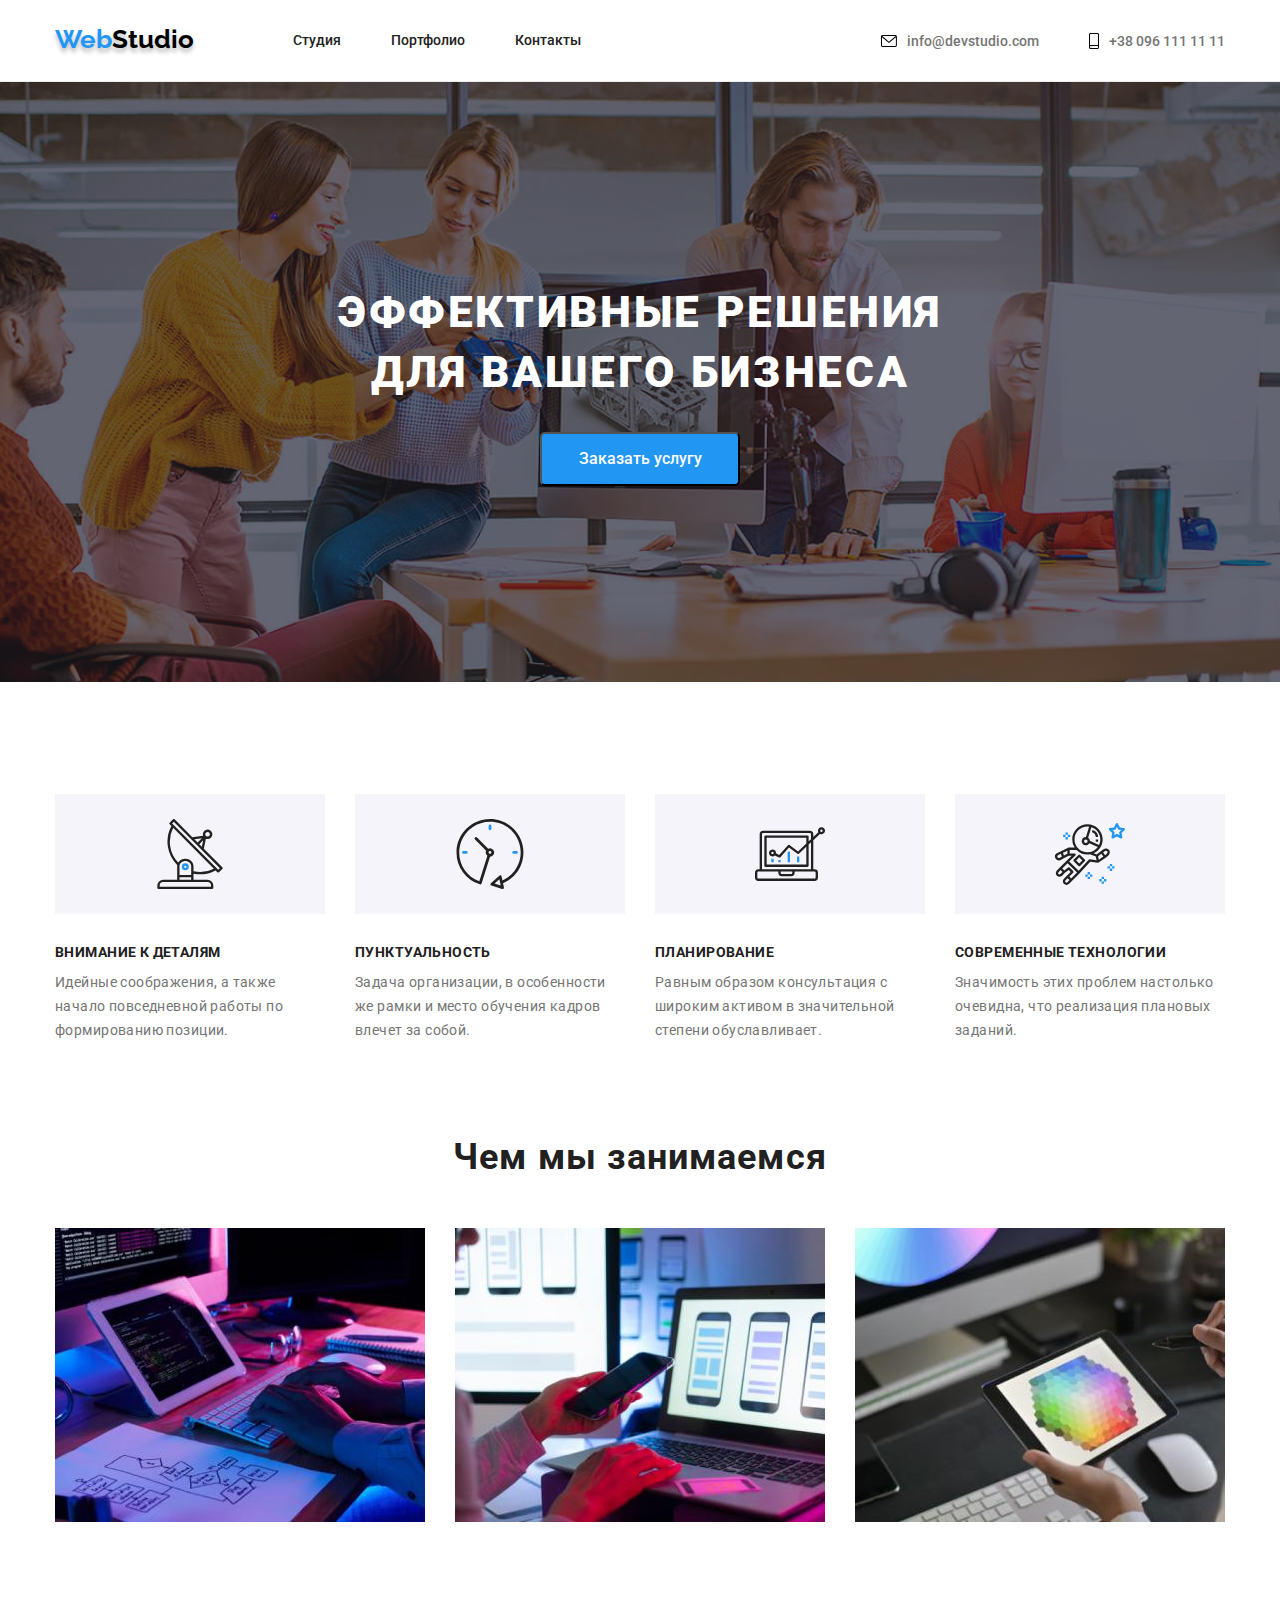
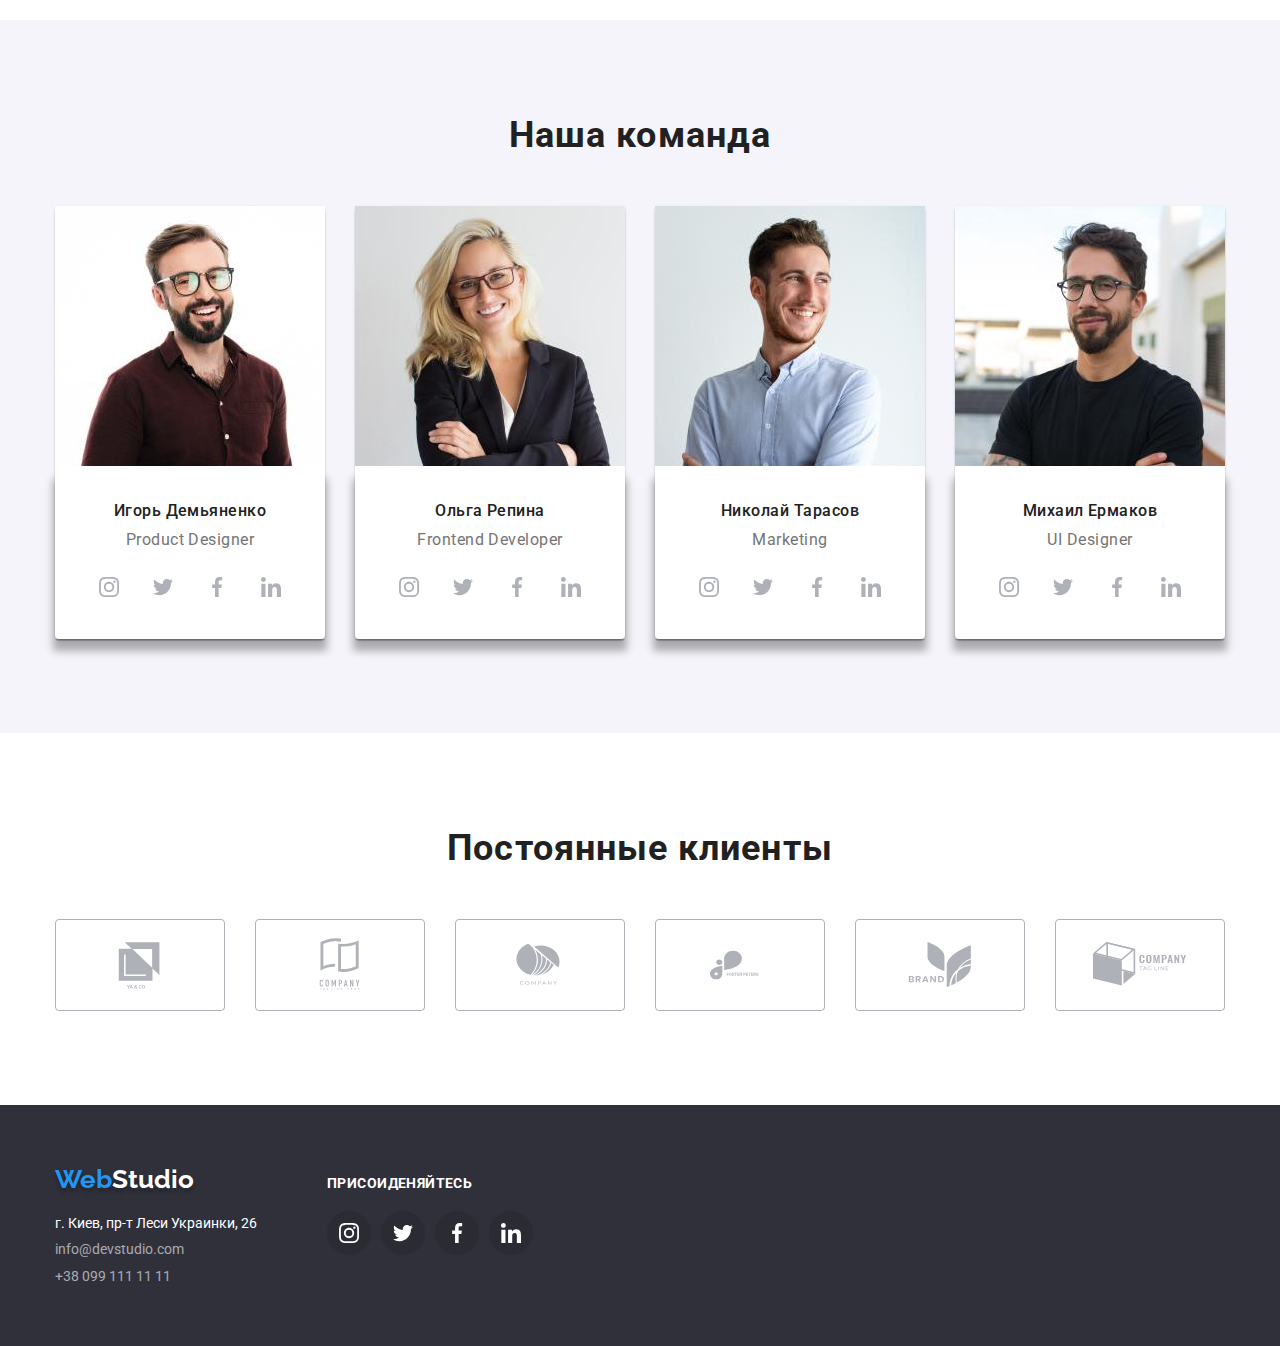
==== index.html @ 6e7a9150 "LEsson 5" ====
<!DOCTYPE html>
<html lang="ru">
<head>
    <meta charset="UTF-8">
    <meta http-equiv="X-UA-Compatible" content="IE=edge">
    <meta name="viewport" content="width=device-width, initial-scale=1.0">
    <title>Document</title>
    <link rel="preconnect" href="https://fonts.googleapis.com">
    <link rel="preconnect" href="https://fonts.gstatic.com" crossorigin>
    <link href="https://fonts.googleapis.com/css2?family=Roboto:wght@400;500;700;900&display=swap" rel="stylesheet">
    <link href="https://fonts.googleapis.com/css2?family=Raleway:wght@700&display=swap" rel="stylesheet">
    <link rel="stylesheet" href="https://cdnjs.cloudflare.com/ajax/libs/modern-normalize/1.0.0/modern-normalize.min.css"/>
    <link rel="stylesheet" href="./css/styles.css">
</head>
<body class="body-main">
    <!--Шапка сайта-->
    <header class="head">
            <div class="container main-nav-flex">
            <a  href="" class="title">Web<span class="accent-main">Studio</span></a>
            <nav>
            <ul class="nav">
                <li class="item"><a href="" class="headline_1">Студия</a></li>
                <li class="item"><a href="./portfolio.html" class="headline_2">Портфолио</a></li>
                <li class="item"><a href="" class="headline_3">Контакты</a></li>
            </ul>
            </nav>
            <ul class="nav-list">
                <li class="item"><a href="mailto:info@devstudio.com"  class="caption_1"  target="_blank" rel="noreferrer noopener">
                    <svg class="icon-mail"><use href="./images/icons-head.svg#mail-new"></use></svg>info@devstudio.com</a></li>
                <li class="item"><a href="tel:+380961111111" class="caption_2">
                    <svg class="icon-smartphone"><use href="./images/icons-head.svg#phone-new"></use></svg>+38 096 111 11 11</a></li>
            </ul>
        </div>
    </header>
    <main>
        <!--Герой-->
        <section class="hero overlay">
            <!-- <div class="overlay"> -->
            <div class="container">
            <h1 class="page-main">Эффективные решения <br> для вашего бизнеса</h1>
           <button type="button" class="btn-main">Заказать услугу</button>
        </div>
        </section>
        <!--Особенности-->
        <section class="hang">
            <div class="container">
            <ul class="content">
                <li class="content-li">
                    <div class="content-box">
                    <svg class="icon-antena"><use href="./images/icons.svg#antenna"></use></svg>
                </div>
                    <h3 class="main-content">Внимание к деталям</h3>
                    <p class="about-main">Идейные соображения, а также <br> начало повседневной работы по <br> формированию позиции.</p>
                </li>
                <li class="content-li">
                    <div class="content-box">
                    <svg class="icon-clock"><use href="./images/icons.svg#clock"></use></svg>
                </div>
                    <h3 class="main-content">Пунктуальность</h3>
                    <p class="about-main">Задача организации, в особенности <br> же рамки и место обучения кадров <br> влечет за собой.</p>
                </li>
                <li class="content-li">
                    <div class="content-box">
                    <svg class="icon-diagram"><use href="./images/icons.svg#diagram"></use></svg>
                </div>
                    <h3 class="main-content">Планирование</h3>
                    <p class="about-main">Равным образом консультация с <br> широким активом в значительной <br> степени обуславливает.</p>
                </li>
                <li class="content-li">
                    <div class="content-box">
                    <svg class="icon-astronaut"><use href="./images/icons.svg#astronaut"></use></svg>
                </div>
                    <h3 class="main-content">Современные технологии</h3>
                    <p class="about-main">Значимость этих проблем настолько <br> очевидна, что реализация плановых <br> заданий.</p>
                </li>
            </ul>
        </div>
        </section>
        <!--Чем занимаемся-->
        <section class="whatwedo">
            <div class="container">
            <h2 class="row-main">Чем мы занимаемся</h2>
        <ul class="content-whatwedo">
            <li class="content-li">
                <img src="./images/box-1.jpg" width="370" alt="Процес№1">
            </li>
            <li class="content-li">
                <img src="./images/box-2.jpg" width="370" alt="Процес№2">
            </li>
            <li class="content-li">
                <img src="./images/box-3.jpg" width="370" alt="Процес№3">
            </li>
        </ul>
    </div>
        </section>
        <!--Наша команда-->
        <section class="our-team">
            <div class="container">
                <h2 class="row-team">Наша команда</h2>           
            <ul class="container-team">
                <li class="content-li">
                        <img src="./images/img-i.jpg" width="270" alt="Фото Игорь">
                    <div class="team-border">
                    <h3 class="team-name">Игорь Демьяненко</h3>
                    <p class="team-position" lang="en">Product Designer</p>
                    <ul class="team-social-list">
                        <li class="team-social-item">
                            <a href="" class="team-social-link">
                                <svg class="team-social-icon">
                                    <use href="./images/icons-team.svg#instagram-team"></use>
                                </svg>
                            </a>
                        </li>
                        <li class="team-social-item">
                            <a href="" class="team-social-link">
                                <svg class="team-social-icon">
                                    <use href="./images/icons-team.svg#twitter-team"></use>
                                </svg>
                            </a>
                        </li>
                        <li class="team-social-item">
                            <a href="" class="team-social-link">
                                <svg class="team-social-icon">
                                    <use href="./images/icons-team.svg#facebook-team"></use>
                                </svg>
                            </a>
                        </li>
                        <li class="team-social-item">
                            <a href="" class="team-social-link">
                                <svg class="team-social-icon">
                                    <use href="./images/icons-team.svg#linkedin-team"></use>
                                </svg>
                            </a>
                        </li>
                    </ul>
                </div>
                </li>
                <li class="content-li">
                    <img src="./images/img-o.jpg" width="270" alt="Фото Ольга">
                    <div class="team-border">
                    <h3 class="team-name">Ольга Репина</h3>
                    <p class="team-position" lang="en">Frontend Developer</p>
                    <ul class="team-social-list">
                        <li class="team-social-item">
                            <a href="" class="team-social-link">
                                <svg class="team-social-icon">
                                    <use href="./images/icons-team.svg#instagram-team"></use>
                                </svg>
                            </a>
                        </li>
                        <li class="team-social-item">
                            <a href="" class="team-social-link">
                                <svg class="team-social-icon">
                                    <use href="./images/icons-team.svg#twitter-team"></use>
                                </svg>
                            </a>
                        </li>
                        <li class="team-social-item">
                            <a href="" class="team-social-link">
                                <svg class="team-social-icon">
                                    <use href="./images/icons-team.svg#facebook-team"></use>
                                </svg>
                            </a>
                        </li>
                        <li class="team-social-item">
                            <a href="" class="team-social-link">
                                <svg class="team-social-icon">
                                    <use href="./images/icons-team.svg#linkedin-team"></use>
                                </svg>
                            </a>
                        </li>
                    </ul>
                </div>
                </li>
                <li class="content-li">
                    <img src="./images/img-n.jpg" width="270" alt="Фото Николай">
                    <div class="team-border">
                    <h3 class="team-name">Николай Тарасов</h3>
                    <p class="team-position" lang="en">Marketing</p>
                    <ul class="team-social-list">
                        <li class="team-social-item">
                            <a href="" class="team-social-link">
                                <svg class="team-social-icon">
                                    <use href="./images/icons-team.svg#instagram-team"></use>
                                </svg>
                            </a>
                        </li>
                        <li class="team-social-item">
                            <a href="" class="team-social-link">
                                <svg class="team-social-icon">
                                    <use href="./images/icons-team.svg#twitter-team"></use>
                                </svg>
                            </a>
                        </li>
                        <li class="team-social-item">
                            <a href="" class="team-social-link">
                                <svg class="team-social-icon">
                                    <use href="./images/icons-team.svg#facebook-team"></use>
                                </svg>
                            </a>
                        </li>
                        <li class="team-social-item">
                            <a href="" class="team-social-link">
                                <svg class="team-social-icon">
                                    <use href="./images/icons-team.svg#linkedin-team"></use>
                                </svg>
                            </a>
                        </li>
                    </ul>
                </div>
                </li>
                <li class="content-li">
                    <img src="./images/img-m.jpg" width="270" alt="Фото Михаил">
                    <div class="team-border">
                    <h3 class="team-name">Михаил Ермаков</h3>
                    <p class="team-position" lang="en">UI Designer</p>
                    <ul class="team-social-list">
                        <li class="team-social-item">
                            <a href="" class="team-social-link">
                                <svg class="team-social-icon">
                                    <use href="./images/icons-team.svg#instagram-team"></use>
                                </svg>
                            </a>
                        </li>
                        <li class="team-social-item">
                            <a href="" class="team-social-link">
                                <svg class="team-social-icon">
                                    <use href="./images/icons-team.svg#twitter-team"></use>
                                </svg>
                            </a>
                        </li>
                        <li class="team-social-item">
                            <a href="" class="team-social-link">
                                <svg class="team-social-icon">
                                    <use href="./images/icons-team.svg#facebook-team"></use>
                                </svg>
                            </a>
                        </li>
                        <li class="team-social-item">
                            <a href="" class="team-social-link">
                                <svg class="team-social-icon">
                                    <use href="./images/icons-team.svg#linkedin-team"></use>
                                </svg>
                            </a>
                        </li>
                    </ul>
                </div>
                </li>
            </ul>
        </div>
        </section>
    </main>
    <section class="customers-section">
        <div class="container">
            <h2 class="customers">Постоянные клиенты</h2>
            <ul class="customers-list">
                <li class="customers-item"><a href="" class="customers-link">
                    <svg class="customers-icon">
                        <use href="./images/icons.svg#Logo"></use>
                    </svg>
                </a></li>
                <li class="customers-item"><a href="" class="customers-link">
                    <svg class="customers-icon">
                        <use href="./images/icons.svg#Logo-1"></use>
                    </svg>
                </a></li>
                <li class="customers-item"><a href="" class="customers-link">
                    <svg class="customers-icon">
                        <use href="./images/icons.svg#Logo-2"></use>
                    </svg>
                </a></li>
                <li class="customers-item"><a href="" class="customers-link">
                    <svg class="customers-icon">
                        <use href="./images/icons.svg#Logo-3-new"></use>
                    </svg>
                </a></li>
                <li class="customers-item"><a href="" class="customers-link">
                    <svg class="customers-icon">
                        <use href="./images/icons.svg#Logo-4"></use>
                    </svg>
                </a></li>
                <li class="customers-item"><a href="" class="customers-link">
                    <svg class="customers-icon">
                        <use href="./images/icons.svg#Logo-5"></use>
                    </svg>
                </a></li>
            </ul>
        </div>
    </section>
    <!--Футер-->
    <footer class="footer-main">
        <div class="container footer">
            <div class="href-address">
            <a href="" class="title-down">Web<span class="accent-footer">Studio</span></a>
        <address>
        <p class="address">г. Киев, пр-т Леси Украинки, 26</p>
        <ul class="container-foot">
            <li class="content-li">
                <a href="mailto:info@devstudio.com" class="mail"  target="_blank" rel="noreferrer noopener" >info@devstudio.com</a>   
            </li>
            <li class="content-li">
                <a href="" class="tel">+38 099 111 11 11</a>
            </li>
        </ul>
    </address>
</div>
<div class="h3-ul">
    <h3 class="comein">ПРИСОИДЕНЯЙТЕСЬ</h3>
    <ul class="footer-social-list">
        <li class="footer-social-item">
            <a href="" class="footer-social-link">
                <svg class="footer-social-icon">
                    <use href="./images/icons-foot.svg#instagram-foot"></use>
                </svg>
            </a>
        </li>
        <li class="footer-social-item">
            <a href="" class="footer-social-link">
                <svg class="footer-social-icon">
                    <use href="./images/icons-foot.svg#twitter-foot"></use>
                </svg>
            </a>
        </li>
        <li class="footer-social-item">
            <a href="" class="footer-social-link">
                <svg class="footer-social-icon">
                    <use href="./images/icons-foot.svg#facebook-foot"></use>
                </svg>
            </a>
        </li>
        <li class="footer-social-item">
            <a href="" class="footer-social-link">
                <svg class="footer-social-icon">
                    <use href="./images/icons-foot.svg#linkedin-foot"></use>
                </svg>
            </a>
        </li>
    </ul>
</div>
</div>
    </footer>
</body>
</html>
---- css/styles.css ----
/* PORTFOLIO */


a{
    text-decoration: none;
}
li{
    list-style: none;
}


body{
    font-family: 'Roboto', sans-serif;
 
}

.container{
    margin-left: auto;
    margin-right: auto;
    width: 1200px;
    padding-left: 15px;
    padding-right: 15px;
}

.main-sect{
 padding-top: 94px;
 padding-bottom: 94px;
}


/* WebStudio */

.title{
margin-right: 93px;
display: inline-block;
font-family: 'Raleway', sans-serif;
font-style: normal;
font-weight: bold;
font-size: 26px;
width: 145px;
height: 31px;
color: #2196F3;

text-shadow: 0px 4px 4px rgba(0, 0, 0, 0.25);
}
.accent-main{
    color:black;
}

/* Menu nav */
.nav{
    display: flex;
    padding: 0px;
    margin: 0px;
}

.nav .item{
    margin-right: 50px;
}

.nav .item:nth-child(3n){
    margin-right: 0px;
}

.nav-list{
    display: flex;
    margin-left: auto;
    margin-top: 0px;
    margin-bottom: 0px;
    padding-left: 0px;
}


.nav-list .item{
    margin-left: 50px;
}



.nav-list .item:first-child{
    margin-left: 0px;
}

.main-nav-flex{
    display: flex;
    align-items: center;

}

.head{
    border-bottom: 1px solid #ECECEC;
    padding-top: 25px;
    padding-bottom: 25px;

}

.headline_1{
font-weight: 500;
font-size: 14px;
line-height: 16px;
color: #212121;
}
.headline_1:hover{color:#2196F3;}

.headline_2{
font-weight: 500;
font-size: 14px;
line-height: 16px;
color: #212121;
}
.headline_2:hover{color: #2196F3;}

.headline_3{
font-weight: 500;
font-size: 14px;
line-height: 16px;
color: #212121
}
.headline_3:hover{color:#2196F3;}

.caption_1{
    display: flex;
    align-items: center;
    font-weight: 500;
    font-size: 14px;
    line-height: 16px;
    color: #757575;
}
.caption_1:hover,
.caption_1:focus{
    color: #2196F3;
    fill: #2196F3;
}


.caption_2{
    display: flex;
    align-items: center;
    font-weight: 500;
    font-size: 14px;
    line-height: 16px;
    color: #757575;
}
.caption_2:hover,
.caption_2:focus{
    color: #2196F3;
    fill: #2196F3;
}


/* Main nav */




.row{
    padding: 0px;
    margin-bottom: 54px;
    margin-top: 0px;
    display: flex;
    justify-content: center;
}

.row .content-li{
    margin-right: 8px;

}


.row .content-li:nth-child(5n){
    margin-right: 0px;
}



.btn{
    padding-top: 6px;
    padding-bottom: 6px;
    padding-right: 22px;
    padding-left: 22px;
    font-weight: 500;
    font-size: 16px;
    line-height: 26px;
    letter-spacing: 0.03em;
    color: #212121;
    font-family: inherit;
    background-color: #F5F4FA;
    border: none;
    border-radius: 4px;
}

.btn:hover,
.btn:focus{
    background-color: #2196F3;
    box-shadow: 0 10px 10px -5px rgba(0, 0, 0, 0.3);
}



.list{
    display: flex;
    flex-wrap: wrap;
    padding: 0px;
    margin: 0px;
}

.list .content-li{
    margin-right: 30px;
    margin-bottom: 30px;
}

.team-border-portf{
padding-top: 30px;
padding-bottom: 30px;
}

.list .content-li:hover{
    box-shadow: 0 10px 10px -5px rgba(0, 0, 0, 0.3);
}

.list .content-li:nth-child(3n){
    margin-right: 0px;
}

.list .content-li:nth-child(n + 7){
    margin-bottom: 0px;
}


.list-name{
padding: 0px;
margin-bottom: 4px;
margin-top: 0px;
font-style: normal;
font-weight: bold;
font-size: 18px;
line-height: 36px;
letter-spacing: 0.06em;
color: #212121;
}

.list-surname{
padding: 0px;
margin: 0px;
font-style: normal;
font-weight: normal;
font-size: 16px;
line-height: 30px;
letter-spacing: 0.03em;
color: #757575;
}

.list .content-li .team-border{
    padding: 20px 24px;
    border-right: 1px solid #EEEEEE;
    border-left: 1px solid #EEEEEE;
    border-bottom: 1px solid #EEEEEE;
    }



    /* Footer */

.footer-main{
background-color: #2F303A;
padding-top: 60px;
padding-bottom: 60px;
}
        
.footer-border{
padding-left: 215px;
}
        
.container-foot{
padding: 0px;
margin: 0px;
}
        
.container-foot .content-li{
margin-bottom: 9px;
}

.container-foot .content-li:nth-child(2n){
    margin-bottom: 0px;
}

.footer{
    display: flex;
    align-items: baseline;
}

.h3-ul{
    margin-left: 70px;
}


.title-down{
margin-bottom: 20px;
display: inline-block;
font-family: 'Raleway', sans-serif;
font-style: normal;
font-weight: bold;
font-size: 26px;
color: #2196F3;
text-shadow:  0px 4px 4px rgba(0, 0, 0, 0.25);
}
.accent-footer{
    color:#FFFFFF;
}


.comein{
padding: 0px;
margin-bottom: 20px;
margin-top: 0px;
font-family: inherit;
font-style: normal;
font-weight: bold;
font-size: 14px;
line-height: 16px;
letter-spacing: 0.03em;
text-transform: uppercase;
color: #FFFFFF;
}

.footer-social-list{
    padding: 0px;
    margin: 0px;
    display: flex;
    justify-content: center;
}

.footer-social-item{
    width: 44px;
    height: 44px;
    margin-right: 10px;
    /* fill: #FFFFFF; */
}


.footer-social-item:nth-child(4n){
    margin-right: 0px;
}

.footer-social-icon{
    width: 20px;
    height: 20px;
}

.footer-social-link{
        width: 100%;
        height: 100%;
        border-radius: 50%;
        display: flex;
        align-items: center;
        justify-content: center;
        background-color:#2a2b33de;
    }
    
    .footer-social-link:hover,
    .footer-social-link:focus{
        background-color: #2196F3;
    }
    
    .footer-social-link:hover .footer-social-icon,
    .footer-social-link:focus .footer-social-icon{
     fill: #FFFFFF;
}





/* Adress nav */

.address{
padding: 0px;
margin-top: 0px;
margin-bottom: 9px;
font-size: 14px;
font-style: normal;
color: #FFFFFF;
}
.mail{
font-size: 14px;
font-style: normal;
color: #FFFFFF99;
}
.tel{
font-size: 14px;
font-style: normal;
color: #FFFFFF99;
}


/* MAIN PAGE */


.body-main{

background-color: #FFFFFF;
}



.hero{
/* padding-top: 200px;
padding-bottom: 200px; */
text-align: center;
/* background-color: #2F303A; */
}

.overlay{
    max-width: 1600px;
    height: 600px;
    margin-left: auto;
    margin-right: auto;
    background-image:linear-gradient(rgba(47, 48, 58, 0.4), rgba(47, 48, 58, 0.4)), url(../images/Img-overlay.jpg);
    background-position: center;
    background-size: cover;
    background-repeat: no-repeat;
    background-color: #2F303A;
}

.page-main{
/* padding: 0px; */
margin: 0px;
padding-top: 200px;
font-weight: 900;
font-size: 44px;
line-height: 60px;
letter-spacing: 0.06em;
text-transform: uppercase;
color: #FFFFFF;
}

.overlay .btn-main{
min-width: 200px;
border-radius: 5px;
padding: 12px 32px;
margin-top: 30px;
font-weight: 500;
font-size: 16px;
line-height: 26px;
text-align: center;
background: #2196F3;
color: white;
font-family: inherit;
}

.hang{
    padding-top: 112px;
}


.content{
 display: flex;
 margin: 0px;
 padding: 0px;
}

.content .content-li{
flex-basis: calc(100% / 4);
margin-right: 30px;
}

.content .content-li:nth-child(4n) {
margin-right: 0px;
}


.main-content{
    margin-top: 0px;
    margin-bottom: 10px;
    font-weight: bold;
    font-size: 14px;
    line-height: 16px;
    letter-spacing: 0.03em;
    color: #212121;
    text-transform: uppercase;
}

.about-main{
margin: 0px;
padding: 0px;
font-style: normal;
font-weight: normal;
font-size: 14px;
line-height: 24px;
letter-spacing: 0.03em;
color: #757575;
}

.whatwedo{
    padding-top: 94px;
    padding-bottom: 94px;
}

.content-whatwedo{
    display: flex;
    padding: 0px;
    margin: 0px;
}

.content-whatwedo .content-li{
    padding: 0px;
    margin: 0px;
    width: 370px;
    margin-right: 30px;
}

.content-whatwedo .content-li:nth-child(3n){
    margin-right: 0px;
}

.row-main{
    margin-bottom: 50px;
    margin-top: 0px;
    text-align: center;
    font-style: normal;
    font-weight: bold;
    font-size: 36px;
    line-height: 42px;
    letter-spacing: 0.03em;
    color: #212121;
}


.our-team{ 
    padding-top: 94px;
    padding-bottom: 94px;
    background-color: #F5F4FA;
    }

.row-team{
    margin-bottom: 50px;
    margin-top: 0px;
    text-align: center;
    font-weight: bold;
    font-size: 36px;
    line-height: 42px;
    letter-spacing: 0.03em;
    color: #212121;
}

.container-team{
margin: 0px;
padding: 0px;
display: flex;
text-align: center;
}

.container-team .content-li{
    width: 270px;
    margin-right: 30px;
    background-color: #FFFFFF;
    border-radius: 4px;
    box-shadow: 0px 1px 3px rgba(0, 0, 0, 0.12), 0px 1px 1px rgba(0, 0, 0, 0.14), 0px 2px 1px rgba(0, 0, 0, 0.2);;
    
}


.container-team .content-li:nth-child(4n){
    margin-right: 0px;
}

.team-border{
padding-top: 30px;
padding-bottom: 30px;
box-shadow: 0px 10px 8px 2px rgba(0, 0, 0, 0.3);
}

.team-name{
padding: 0px;
margin-bottom: 10px;
margin-top: 0px;
font-style: normal;
font-weight: 500;
font-size: 16px;
line-height: 19px;
letter-spacing: 0.03em;
color: #212121;
}

.team-position{
padding: 0px;
margin: 0px;
font-style: normal;
font-weight: normal;
font-size: 16px;
line-height: 19px;
letter-spacing: 0.03em;
color: #757575;
}

.team-social-list{
    padding: 0px;
    margin-top: 16px;
    display: flex;
    justify-content: center;
}

.team-social-item{
    width: 44px;
    height: 44px;
}

.team-social-item + .team-social-item{
    margin-left: 10px;
}

.team-social-link{
    width: 100%;
    height: 100%;
    border-radius: 50%;
    display: flex;
    align-items: center;
    justify-content: center;
    fill: #AFB1B8;

}

.team-social-link:hover,
.team-social-link:focus{
    background-color: #2196F3;
    fill: #FFFFFF;
}



.team-social-item:hover,
.team-social-item:focus{
/* background-color: #2196F3; */
border-radius: 50%;
}



.team-social-icon{
    width: 20px;
    height: 20px; 
} 

/* .team-social-icon:hover,
.team-social-icon:focus{
    fill: #FFFFFF;
} */

.icon-mail{
    width: 16px;
    height: 12px;
    margin-right: 10px;
}



.icon-smartphone{
    width: 10px;
    height: 16px;
    margin-right: 10px;
}

.customers-list{
    display: flex;
    padding: 0px;
    margin: 0px;
}


.customers-icon{
    width: 106px;
    height: 60px;
    background-position: center;
    /* fill: #AFB1B8; */
}


.customers-item{
    margin-right: 30px;
    width: 170px;
    height: 92px;
}


.customers-link{
    display: flex;
    align-items: center;
    justify-content: center;
    width: 100%;
    height: 100%;
    border: 1px solid;
    border-radius: 4px;
    border-color: #AFB1B8;
    fill: #AFB1B8;
}

.customers-link:hover,
.customers-link:focus{
    border-color: #2196F3;
    fill: #2196F3;
}

.customers-item:nth-child(6n){
    margin-right: 0px;
}

.customers-section{
    margin-top: 94px;
    margin-bottom: 94px;
}

.customers{
    padding-bottom: 50px;
    margin: 0px;
    text-align: center;
    font-weight: bold;
    font-size: 36px;
    line-height: 42px;
    letter-spacing: 0.03em;
    color: #212121;
}




.content-box{
    display: flex;
    justify-content: center;
    align-items: center;
    height: 120px;
    width: 270px;
    background-color: #F5F4FA;
    margin-bottom: 30px;
}

.icon-antena{
    width: 70px;
    height: 70px;
    background-position: center;
}

.icon-clock{
    width: 70px;
    height: 70px;
}

.icon-diagram{
    width: 70px;
    height: 70px;
}

.icon-astronaut{
    width: 70px;
    height: 70px;
}
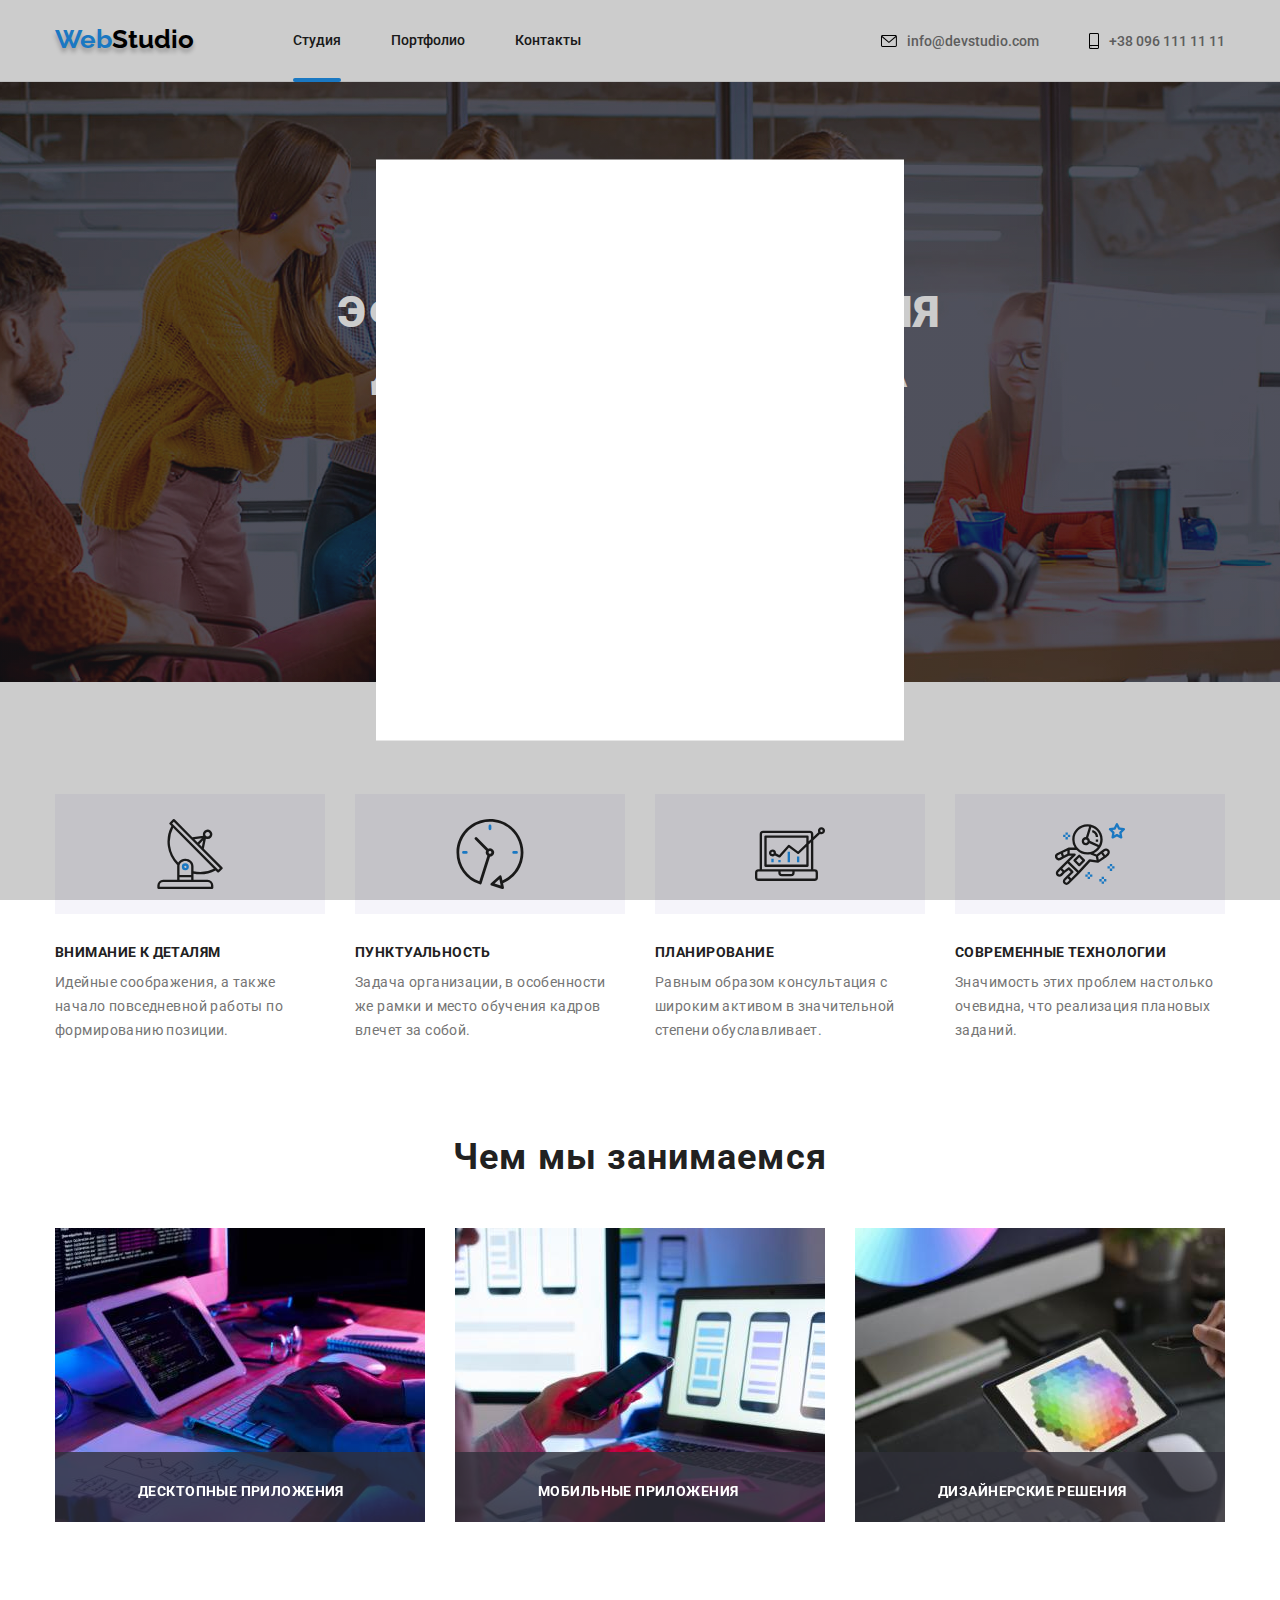
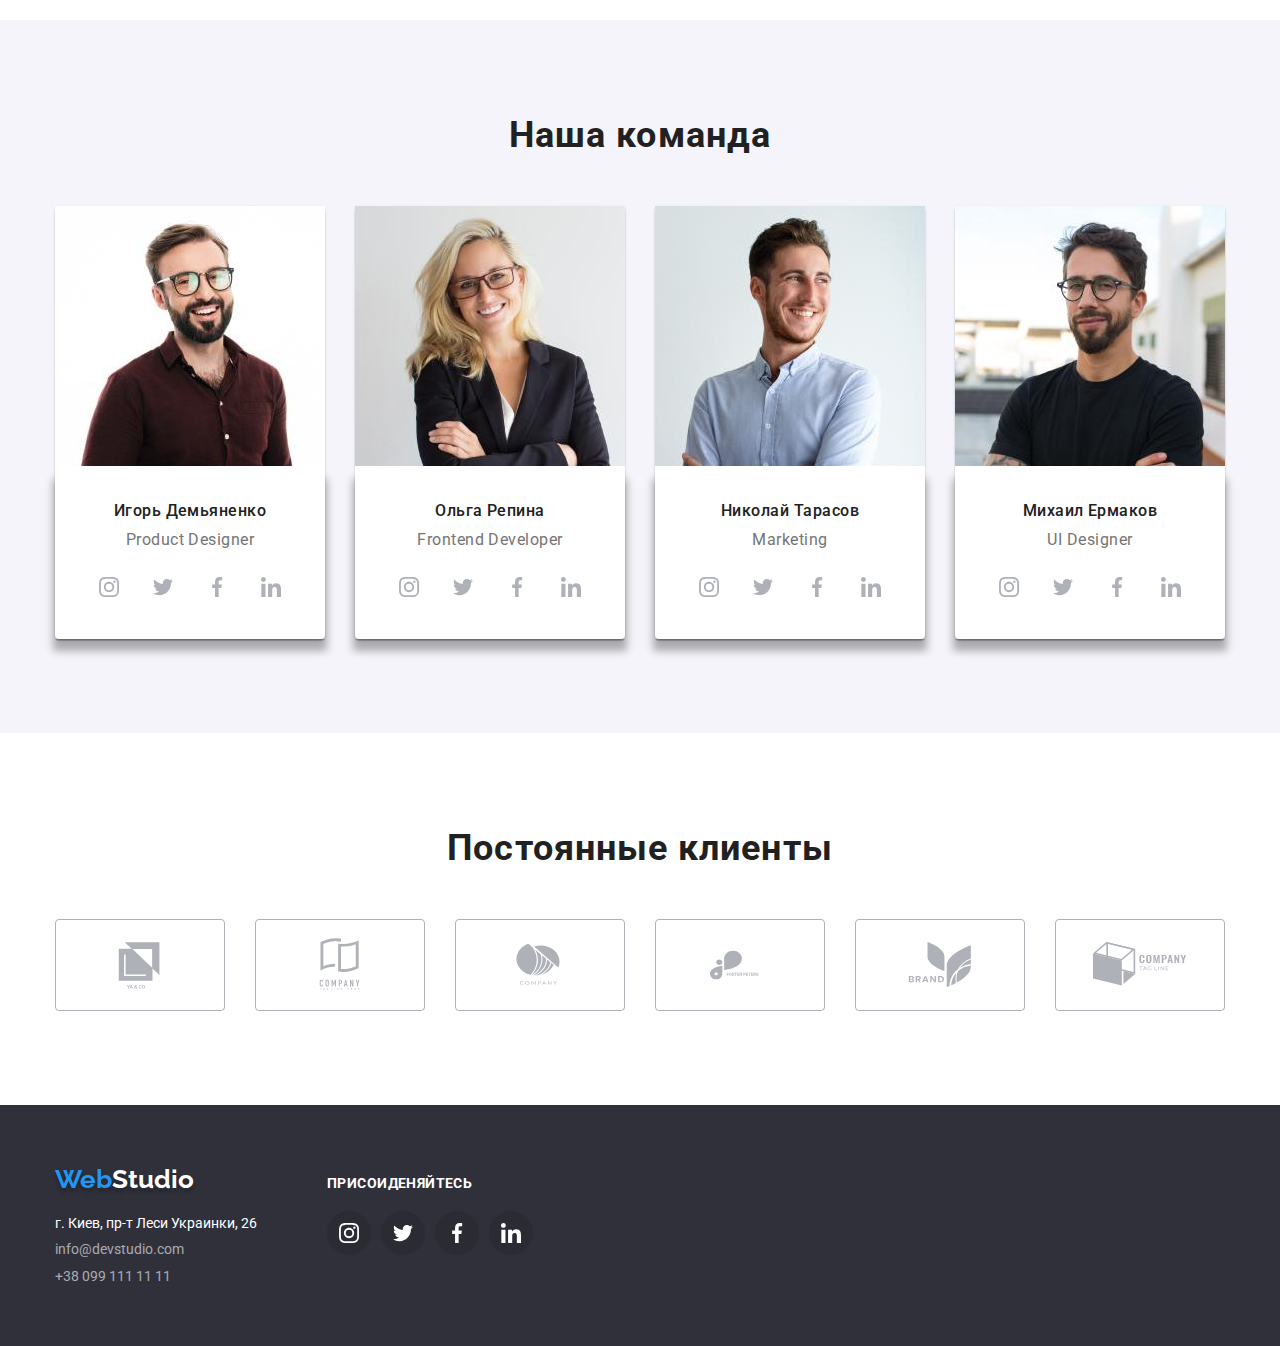
==== commit 105a0958: "lesson 5" ====
--- a/index.html
+++ b/index.html
@@ -19,7 +19,9 @@
             <a  href="" class="title">Web<span class="accent-main">Studio</span></a>
             <nav>
             <ul class="nav">
-                <li class="item"><a href="" class="headline_1">Студия</a></li>
+                <div class="item-line">
+                <li class="item"><a href="./index.html" class="headline_1_main">Студия</a></li>
+            </div>
                 <li class="item"><a href="./portfolio.html" class="headline_2">Портфолио</a></li>
                 <li class="item"><a href="" class="headline_3">Контакты</a></li>
             </ul>
@@ -35,11 +37,15 @@
     <main>
         <!--Герой-->
         <section class="hero overlay">
-            <!-- <div class="overlay"> -->
             <div class="container">
             <h1 class="page-main">Эффективные решения <br> для вашего бизнеса</h1>
            <button type="button" class="btn-main">Заказать услугу</button>
         </div>
+        <div class="bg-modal">
+            <div class="modal">
+
+        </div>
+    </div>
         </section>
         <!--Особенности-->
         <section class="hang">
@@ -82,13 +88,31 @@
             <h2 class="row-main">Чем мы занимаемся</h2>
         <ul class="content-whatwedo">
             <li class="content-li">
+                <div class="img-box">
                 <img src="./images/box-1.jpg" width="370" alt="Процес№1">
-            </li>
-            <li class="content-li">
-                <img src="./images/box-2.jpg" width="370" alt="Процес№2">
-            </li>
-            <li class="content-li">
-                <img src="./images/box-3.jpg" width="370" alt="Процес№3">
+                <ul>
+                    <li class="text-img">ДЕСКТОПНЫЕ ПРИЛОЖЕНИЯ</li>
+                    <li class="bgc-text"></li>
+                </ul>
+            </div>
+            </li>
+            <li class="content-li">
+                <div class="img-box">
+                    <img src="./images/box-2.jpg" width="370" alt="Процес№2">
+                    <ul>
+                        <li class="text-img">МОБИЛЬНЫЕ ПРИЛОЖЕНИЯ</li>
+                        <li class="bgc-text"></li>
+                    </ul>
+                </div>
+            </li>
+            <li class="content-li">
+                <div class="img-box">
+                    <img src="./images/box-3.jpg" width="370" alt="Процес№3">
+                    <ul>
+                        <li class="text-img">ДИЗАЙНЕРСКИЕ РЕШЕНИЯ</li>
+                        <li class="bgc-text"></li>
+                    </ul>
+                </div>
             </li>
         </ul>
     </div>
@@ -339,5 +363,6 @@
 </div>
 </div>
     </footer>
+    <script src="./js/modal.js"></script>
 </body>
 </html>--- a/css/styles.css
+++ b/css/styles.css
@@ -49,11 +49,16 @@
 }
 
 /* Menu nav */
+
+
+
 .nav{
     display: flex;
     padding: 0px;
     margin: 0px;
 }
+
+
 
 .nav .item{
     margin-right: 50px;
@@ -72,6 +77,11 @@
 }
 
 
+.item-line{
+    position: relative;
+}
+
+
 .nav-list .item{
     margin-left: 50px;
 }
@@ -81,6 +91,8 @@
 .nav-list .item:first-child{
     margin-left: 0px;
 }
+
+
 
 .main-nav-flex{
     display: flex;
@@ -94,6 +106,8 @@
     padding-bottom: 25px;
 
 }
+
+
 
 .headline_1{
 font-weight: 500;
@@ -101,7 +115,35 @@
 line-height: 16px;
 color: #212121;
 }
-.headline_1:hover{color:#2196F3;}
+
+
+.headline_1:hover{
+    color:#2196F3;
+    transition: color 250ms cubic-bezier(0.4, 0, 0.2, 1);
+}
+
+.headline_1_main:hover{
+    color: #2196F3;
+    transition: color 250ms cubic-bezier(0.4, 0, 0.2, 1);
+}
+
+
+.headline_1_main{
+    font-weight: 500;
+    font-size: 14px;
+    line-height: 16px;
+    color: #212121;
+    }
+
+.headline_1_main::after{
+    content: "";
+    position: absolute;
+    bottom: -32px;
+    left: 0px;
+    width: 48px;
+    border-bottom: 4px solid #2196F3;
+    border-radius: 2px;
+}
 
 .headline_2{
 font-weight: 500;
@@ -109,7 +151,38 @@
 line-height: 16px;
 color: #212121;
 }
-.headline_2:hover{color: #2196F3;}
+
+
+.headline_2_portf{
+font-weight: 500;
+font-size: 14px;
+line-height: 16px;
+color: #212121;
+}
+
+.headline_2:hover{
+    color: #2196F3;
+    transition: color 250ms cubic-bezier(0.4, 0, 0.2, 1);
+}
+
+
+.headline_2_portf:hover{
+    color: #2196F3;
+    transition: color 250ms cubic-bezier(0.4, 0, 0.2, 1);
+}
+
+
+
+.headline_2_portf::after{
+    content: "";
+    position: absolute;
+    bottom: -32px;
+    left: 0px;
+    width: 74px;
+    border-bottom: 4px solid #2196F3;
+    border-radius: 2px;
+}
+
 
 .headline_3{
 font-weight: 500;
@@ -117,7 +190,12 @@
 line-height: 16px;
 color: #212121
 }
-.headline_3:hover{color:#2196F3;}
+
+
+.headline_3:hover{
+    color:#2196F3;
+    transition: color 250ms cubic-bezier(0.4, 0, 0.2, 1);
+}
 
 .caption_1{
     display: flex;
@@ -131,6 +209,7 @@
 .caption_1:focus{
     color: #2196F3;
     fill: #2196F3;
+    transition: color 250ms cubic-bezier(0.4, 0, 0.2, 1), fill 250ms cubic-bezier(0.4, 0, 0.2, 1);
 }
 
 
@@ -146,6 +225,7 @@
 .caption_2:focus{
     color: #2196F3;
     fill: #2196F3;
+    transition: color 250ms cubic-bezier(0.4, 0, 0.2, 1), fill 250ms cubic-bezier(0.4, 0, 0.2, 1);
 }
 
 
@@ -194,6 +274,7 @@
 .btn:focus{
     background-color: #2196F3;
     box-shadow: 0 10px 10px -5px rgba(0, 0, 0, 0.3);
+    transition: background-color 250ms cubic-bezier(0.4, 0, 0.2, 1), box-shadow 250ms cubic-bezier(0.4, 0, 0.2, 1);
 }
 
 
@@ -210,6 +291,56 @@
     margin-bottom: 30px;
 }
 
+
+.anime{
+    position: relative;
+    overflow: hidden;
+}
+
+.anime::before{
+    position: absolute;
+    display: inline-block;
+    content: '';
+    position: absolute;
+    width: 100%;
+    height: 100%;
+    top: 0px;
+    left: 0px;
+    background-color: rgba(33, 150, 243, 0.9);
+    /* opacity: 0; */
+    transform: translateY(100%);
+    transition: transform 250ms cubic-bezier(0.4, 0, 0.2, 1);
+}
+
+
+.thumb:hover .anime::before{
+    transform: translateY(0);
+    opacity: 1;
+}
+
+
+.anime-text{
+    position: absolute;
+    padding: 0px;
+    margin: 0px;
+    width: 100%;
+    top: 50%;
+    left: 54%;
+    transform: translate(-50%, -54%);
+    font-size: 18px;
+    line-height: 1.5;
+    color: #FFFFFF;
+    letter-spacing: 0.03em;
+    opacity: 0;
+}
+
+.thumb:hover .anime-text{
+    opacity: 1;
+    transition: opacity 800ms cubic-bezier(0.4, 0, 0.2, 1);
+}
+
+
+
 .team-border-portf{
 padding-top: 30px;
 padding-bottom: 30px;
@@ -217,6 +348,7 @@
 
 .list .content-li:hover{
     box-shadow: 0 10px 10px -5px rgba(0, 0, 0, 0.3);
+    transition: box-shadow 250ms cubic-bezier(0.4, 0, 0.2, 1);
 }
 
 .list .content-li:nth-child(3n){
@@ -361,6 +493,7 @@
     .footer-social-link:hover,
     .footer-social-link:focus{
         background-color: #2196F3;
+        transition: background-color 250ms cubic-bezier(0.4, 0, 0.2, 1);
     }
     
     .footer-social-link:hover .footer-social-icon,
@@ -449,6 +582,28 @@
 font-family: inherit;
 }
 
+
+.bg-modal{
+position: fixed;
+top: 0px;
+left: 0px;
+width: 100%;
+height: 100%;
+background-color:rgba(0, 0, 0, 0.2);
+}
+
+.modal{
+    position: absolute;
+    width: 528px;
+    height: 581px;
+    background-color: #fff;
+    top: 50%;
+    left: 50%;
+    transform: translate(-50%, -50%);
+}
+
+
+
 .hang{
     padding-top: 112px;
 }
@@ -513,6 +668,36 @@
 .content-whatwedo .content-li:nth-child(3n){
     margin-right: 0px;
 }
+
+.img-box{
+position: relative;
+}
+
+
+.text-img{
+    position: absolute;
+    z-index: 1;
+    width: 100%;
+    margin: 0px;
+    padding: 0px;
+    font-size: 14px;
+    font-weight: bold;
+    letter-spacing: 0.03em;
+    bottom: 27px;
+    left: 83px;
+    color: #FFFFFF;
+    
+}
+
+.bgc-text{
+    position: absolute;
+    width: 100%;
+    height: 70px;
+    background-color:rgba(47, 48, 58, 0.8);
+    bottom: 4px;
+    left: 0px;
+}
+
 
 .row-main{
     margin-bottom: 50px;
@@ -625,13 +810,13 @@
 .team-social-link:focus{
     background-color: #2196F3;
     fill: #FFFFFF;
+    transition: background-color 250ms cubic-bezier(0.4, 0, 0.2, 1), fill 250ms cubic-bezier(0.4, 0, 0.2, 1);;
 }
 
 
 
 .team-social-item:hover,
 .team-social-item:focus{
-/* background-color: #2196F3; */
 border-radius: 50%;
 }
 
@@ -699,6 +884,7 @@
 .customers-link:focus{
     border-color: #2196F3;
     fill: #2196F3;
+    transition: background-color 250ms cubic-bezier(0.4, 0, 0.2, 1), fill 250ms cubic-bezier(0.4, 0, 0.2, 1);
 }
 
 .customers-item:nth-child(6n){
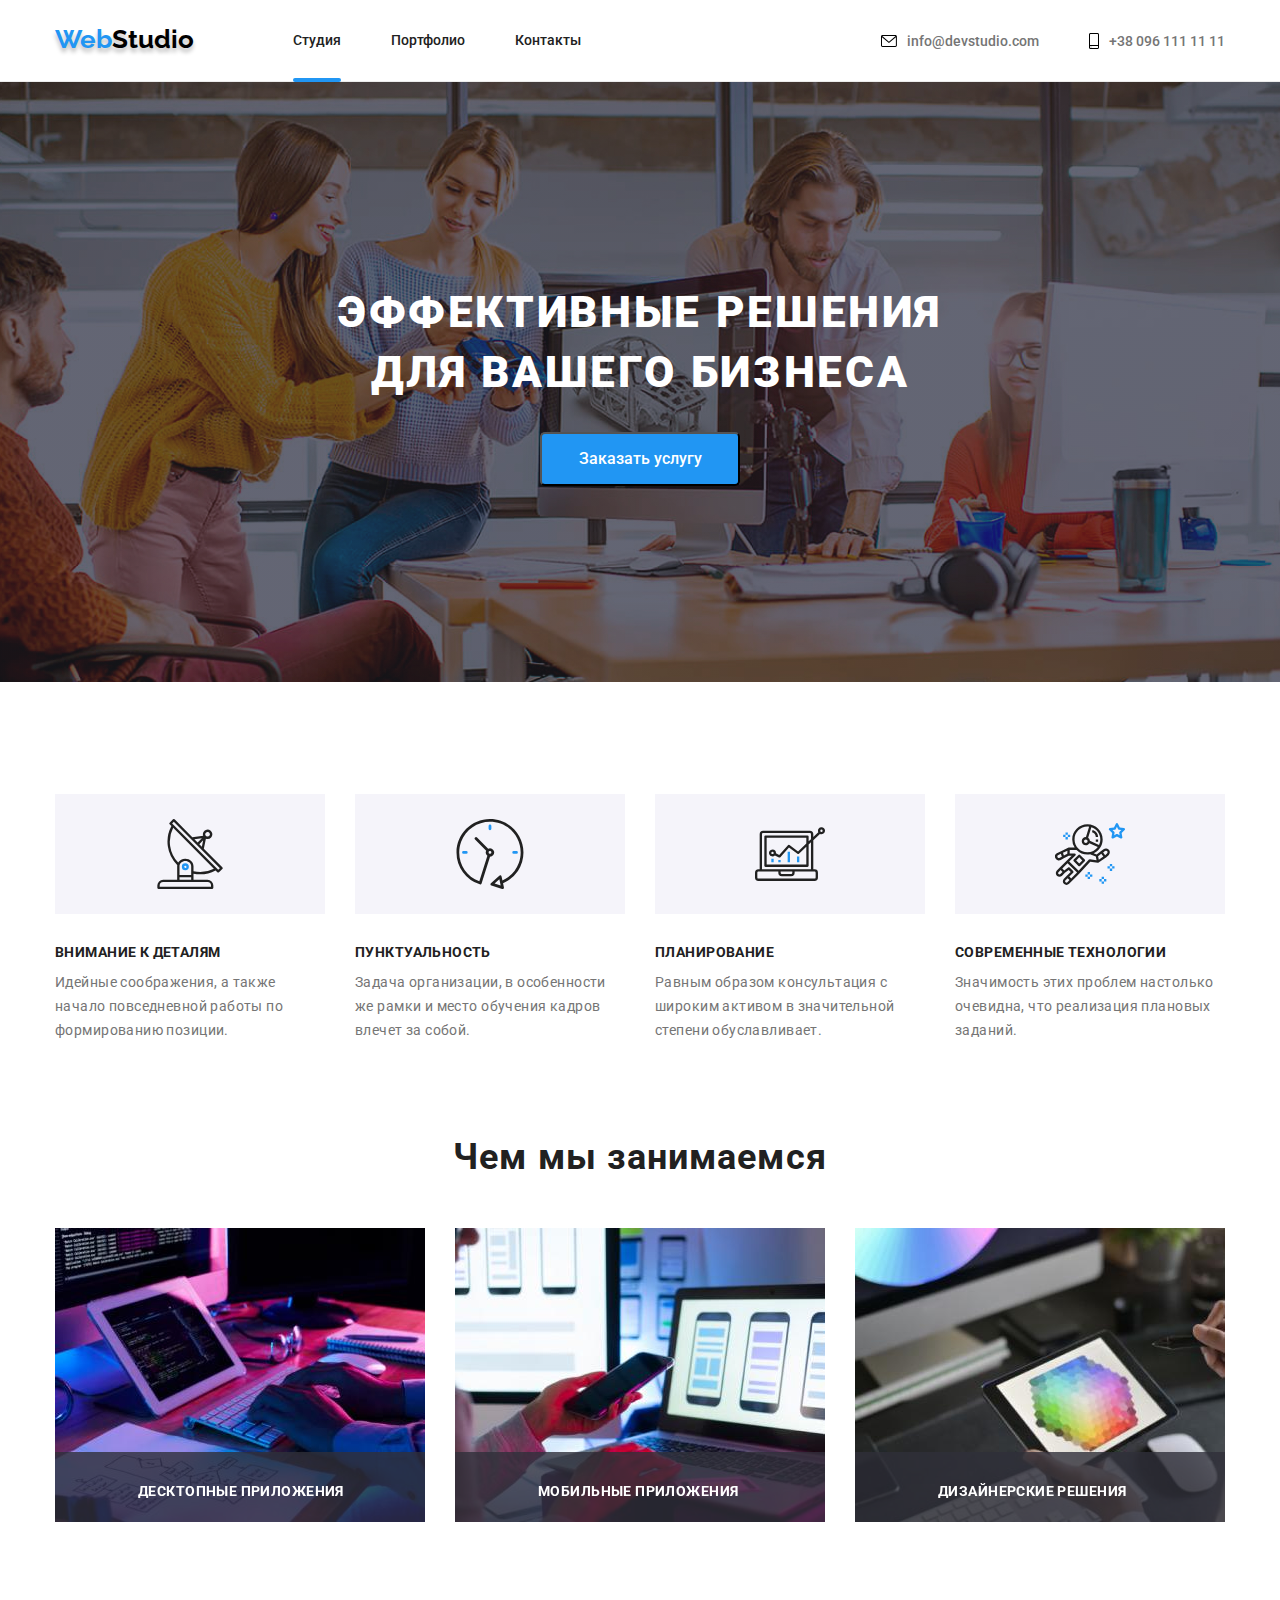
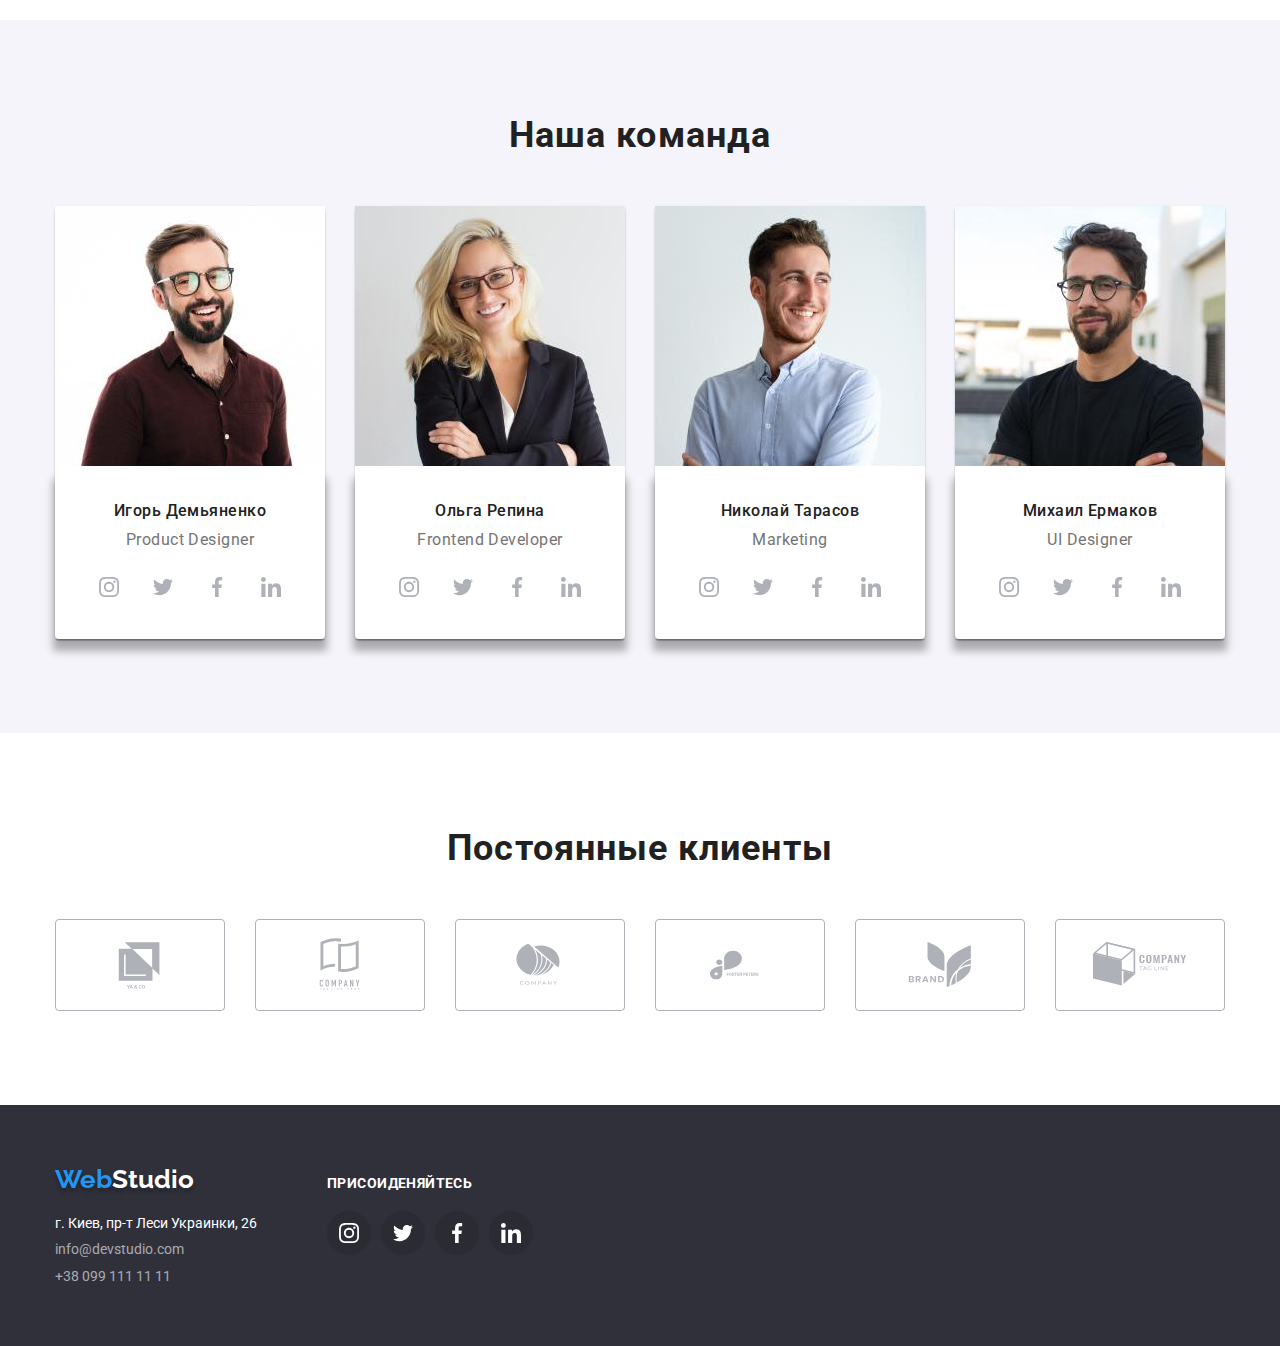
==== commit 0b46c72e: "Lesson 5 end" ====
--- a/index.html
+++ b/index.html
@@ -39,11 +39,11 @@
         <section class="hero overlay">
             <div class="container">
             <h1 class="page-main">Эффективные решения <br> для вашего бизнеса</h1>
-           <button type="button" class="btn-main">Заказать услугу</button>
-        </div>
-        <div class="bg-modal">
+           <button data-modal-open type="button" class="btn-main">Заказать услугу</button>
+        </div>
+        <div data-modal class="bg-modal is-hidden">
             <div class="modal">
-
+            <button data-modal-close type="button" class="btn-close"></button>
         </div>
     </div>
         </section>
--- a/css/styles.css
+++ b/css/styles.css
@@ -592,14 +592,43 @@
 background-color:rgba(0, 0, 0, 0.2);
 }
 
+.bg-modal.is-hidden{
+    opacity: 0;
+    pointer-events: none;
+}
+
 .modal{
     position: absolute;
     width: 528px;
     height: 581px;
-    background-color: #fff;
+    border-radius: 4px;
     top: 50%;
     left: 50%;
     transform: translate(-50%, -50%);
+    background-color: #fff;
+    box-shadow: 0px 2px rgba(0, 0, 0, 0.2), 0px 1px rgba(0, 0, 0, 0.14), 0px 1px rgba(0, 0, 0, 0.12) ;
+}
+
+.btn-close{
+    position: relative;
+    width: 30px;
+    height: 30px;
+    top: 8px;
+    left: 243px;
+    border-radius: 50%;
+    border-color: rgba(0, 0, 0, 0.1);
+    background-color: #fff;
+    cursor: pointer;
+    transform: rotate(45deg);
+}
+
+.btn-close::after{
+    content: '+';
+    position: absolute;
+    top: 50%;
+    left: 50%;
+    transform: translate(-50%, -50%);
+    font-size: 25px;
 }
 
 
